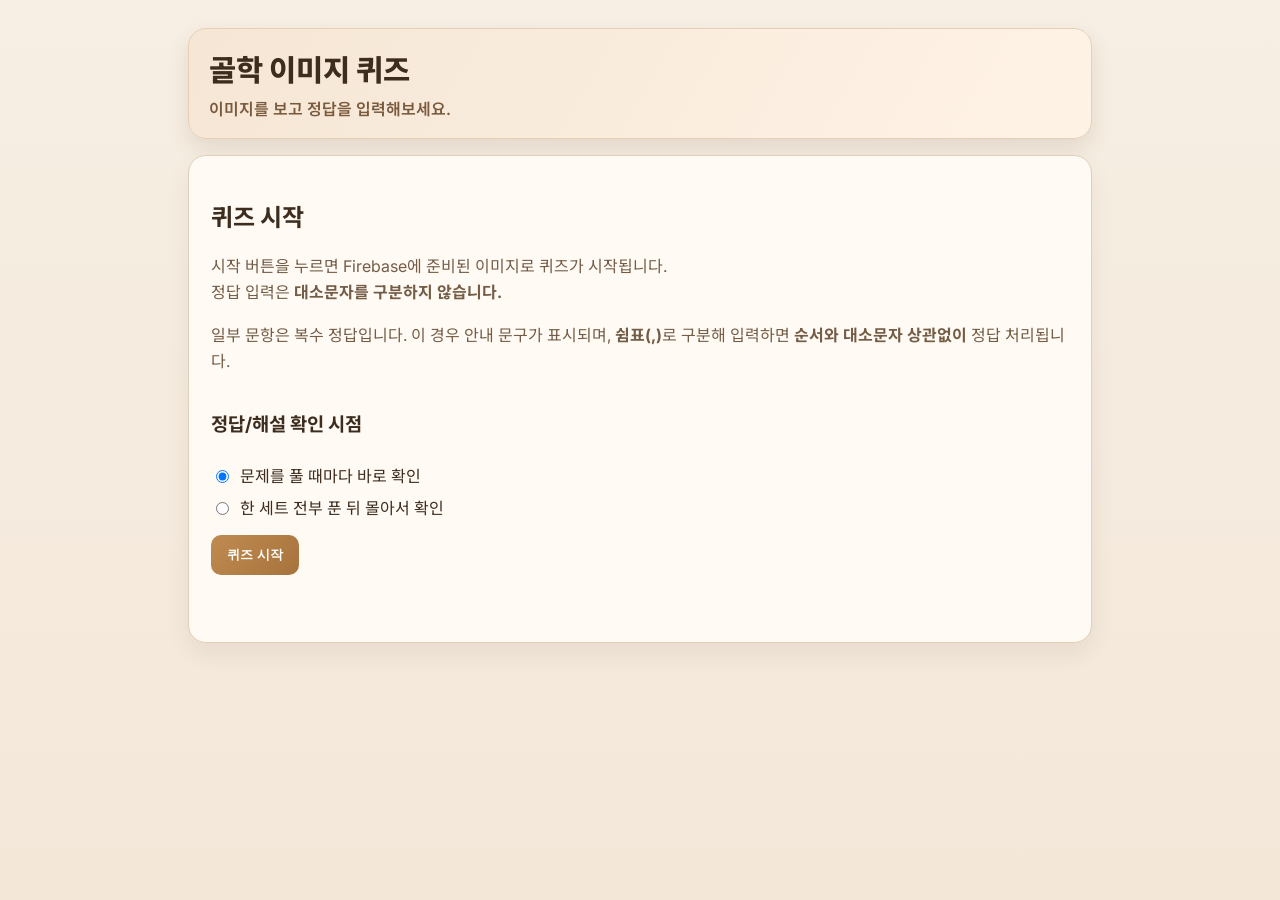
==== image-quiz.html @ 4610f2d0 "Add standalone webp image quiz page with dedicated styles" ====
<!DOCTYPE html>
<html lang="ko">
  <head>
    <meta charset="UTF-8" />
    <meta name="viewport" content="width=device-width, initial-scale=1.0" />
    <title>야미야마 - 골학 이미지 퀴즈</title>
    <link rel="icon" type="image/svg+xml" href="favicon.svg" />
    <link rel="preconnect" href="https://fonts.googleapis.com" />
    <link rel="preconnect" href="https://fonts.gstatic.com" crossorigin />
    <link
      href="https://fonts.googleapis.com/css2?family=Inter:wght@400;500;600;700;800&family=Noto+Sans+KR:wght@400;500;700;800&display=swap"
      rel="stylesheet"
    />
    <link rel="stylesheet" href="image-quiz.css" />
  </head>
  <body>
    <div class="app-shell">
      <header class="top-header">
        <div>
          <h1>골학 이미지 퀴즈</h1>
          <p>이미지를 보고 정답을 입력해보세요.</p>
        </div>
      </header>

      <main>
        <section id="setup-screen" class="card screen active">
          <h2>퀴즈 시작</h2>
          <p class="help-text">
            시작 버튼을 누르면 Firebase에 준비된 이미지로 퀴즈가 시작됩니다.
            <br />정답 입력은 <strong>대소문자를 구분하지 않습니다.</strong>
          </p>
          <p class="help-text">
            일부 문항은 복수 정답입니다. 이 경우 안내 문구가 표시되며,
            <strong>쉼표(,)</strong>로 구분해 입력하면
            <strong>순서와 대소문자 상관없이</strong> 정답 처리됩니다.
          </p>

          <div class="options">
            <h3>정답/해설 확인 시점</h3>
            <label>
              <input type="radio" name="review-mode" value="immediate" checked />
              문제를 풀 때마다 바로 확인
            </label>
            <label>
              <input type="radio" name="review-mode" value="end" />
              한 세트 전부 푼 뒤 몰아서 확인
            </label>
          </div>

          <div class="actions">
            <button id="start-btn" class="primary">퀴즈 시작</button>
          </div>
          <p id="setup-error" class="error"></p>
        </section>

        <section id="exam-screen" class="card screen" aria-live="polite">
          <div class="exam-header">
            <div>
              <h2>시험 진행</h2>
              <p id="progress-text"></p>
            </div>
            <div id="mode-badge" class="badge"></div>
          </div>

          <article class="question-box">
            <h3 id="question-title"></h3>
            <p id="question-text"></p>
            <div id="question-media" class="question-media"></div>
            <form id="answer-form">
              <div id="answer-area"></div>
            </form>
          </article>

          <div id="feedback-box" class="feedback hidden"></div>

          <div class="actions exam-actions" id="exam-actions">
            <button id="submit-btn" class="primary">제출</button>
            <button id="next-btn" class="primary hidden">다음 문제 →</button>
            <button id="finish-btn" class="primary hidden">결과 보기</button>
          </div>
        </section>

        <section id="result-screen" class="card screen" aria-live="polite">
          <h2>시험 결과</h2>
          <div id="result-summary" class="summary"></div>
          <div id="motivation" class="motivation"></div>
          <div id="result-list" class="result-list"></div>

          <div class="actions wrap">
            <button id="retry-wrong-btn" class="primary">틀린 문제만 다시 풀기</button>
            <button id="retry-all-btn" class="secondary">전체 문제 재테스트</button>
            <button id="go-home-btn" class="ghost">처음으로</button>
          </div>
        </section>
      </main>
    </div>

    <script src="image-quiz.js"></script>
  </body>
</html>
---- image-quiz.css ----
:root {
  --bg: #f7efe4;
  --bg-soft: #f2e6d8;
  --card: #fffaf3;
  --line: #e1cfba;
  --text: #3c2d1f;
  --muted: #735d47;
  --primary: #bf8b52;
  --primary-strong: #a7733c;
  --secondary-bg: #f4e7d7;
  --secondary-text: #72512f;
  --ok: #13693d;
  --bad: #9f1f43;
  --focus: #e1b984;
}

* { box-sizing: border-box; }
html, body { min-height: 100%; }
body {
  margin: 0;
  font-family: 'Inter', 'Noto Sans KR', sans-serif;
  background: linear-gradient(180deg, var(--bg) 0%, #f3e7d8 100%);
  color: var(--text);
}

.app-shell {
  max-width: 940px;
  margin: 0 auto;
  min-height: 100dvh;
  padding: 28px 18px 36px;
}

.top-header {
  background: linear-gradient(120deg, #f5e6d5, #fff3e6);
  border: 1px solid #e6cfb4;
  border-radius: 18px;
  padding: 18px 20px;
  margin-bottom: 16px;
  box-shadow: 0 10px 22px rgba(90, 60, 30, 0.12);
}

.top-header h1 { margin: 0; font-size: 1.85rem; font-weight: 800; }
.top-header p { margin: 6px 0 0; color: #7a5a3d; font-weight: 600; }

.card {
  background: var(--card);
  border: 1px solid var(--line);
  border-radius: 18px;
  padding: 22px;
  box-shadow: 0 10px 24px rgba(80, 50, 24, 0.08);
}
.screen { display: none; }
.screen.active { display: block; }

.help-text { margin-top: 0; color: var(--muted); line-height: 1.65; }

.options { margin-top: 16px; display: grid; gap: 8px; }
.options label { display: flex; gap: 8px; }

.exam-header { display: flex; justify-content: space-between; align-items: start; gap: 10px; }
.badge {
  border: 1px solid #decaaf;
  border-radius: 999px;
  padding: 6px 12px;
  background: #f7ebdc;
  color: #7b5732;
  font-weight: 700;
  font-size: 0.88rem;
}

.question-box { margin-top: 10px; border-top: 1px dashed #dcc5ab; padding-top: 14px; }
#question-title { margin: 0 0 10px; }
#question-text { margin: 0 0 12px; line-height: 1.7; }

.question-media { margin-bottom: 12px; }
.question-image {
  width: 100%;
  max-height: 380px;
  object-fit: contain;
  border: 1px solid var(--line);
  border-radius: 12px;
  background: #fff;
}
.question-guide {
  margin: 8px 2px 0;
  color: #7a5838;
  font-weight: 700;
}

.short-input {
  width: 100%;
  border: 1px solid var(--line);
  border-radius: 12px;
  padding: 12px;
  font-size: 1rem;
  background: #fff;
  color: var(--text);
}
.short-input:focus {
  outline: 2px solid var(--focus);
  border-color: #cc9c62;
}

.feedback {
  margin-top: 16px;
  border-radius: 12px;
  padding: 12px;
  border: 1px solid;
}
.feedback.correct { border-color: #88d2aa; background: #effcf5; color: var(--ok); }
.feedback.incorrect { border-color: #e8b8c7; background: #fff3f7; color: var(--bad); }
.feedback-title { margin-bottom: 8px; }
.feedback-row { margin-top: 8px; line-height: 1.65; }

.summary {
  background: #fff7ec;
  border: 1px solid var(--line);
  border-radius: 12px;
  padding: 12px;
}

.result-list { margin-top: 12px; display: grid; gap: 10px; }
.result-item {
  border: 1px solid var(--line);
  border-radius: 12px;
  padding: 14px;
  background: #fff;
  line-height: 1.65;
}
.result-item.incorrect { border-color: #e8c0cb; background: #fff6f8; }
.motivation { margin-top: 10px; font-weight: 700; color: #664428; }

.actions { display: flex; gap: 10px; margin-top: 16px; }
.actions.wrap { flex-wrap: wrap; }

button {
  border: none;
  border-radius: 10px;
  padding: 11px 16px;
  font-weight: 700;
  cursor: pointer;
}
button.primary { background: linear-gradient(135deg, var(--primary), var(--primary-strong)); color: #fff; }
button.secondary { background: var(--secondary-bg); color: var(--secondary-text); }
button.ghost { background: transparent; border: 1px solid #d8c1a6; color: #74583c; }

.exam-actions {
  position: sticky;
  bottom: 10px;
  z-index: 15;
  background: rgba(255, 250, 243, 0.98);
  border: 1px solid var(--line);
  border-radius: 14px;
  padding: 10px;
}
.exam-actions button { min-width: 140px; }

.error { color: var(--bad); margin-top: 10px; min-height: 1.2em; font-weight: 700; }
.hidden { display: none; }

@media (max-width: 700px) {
  .app-shell { padding: 12px; }
  .card { padding: 16px; }
  .actions { flex-wrap: wrap; }
  .actions button { flex: 1; min-height: 46px; }
}
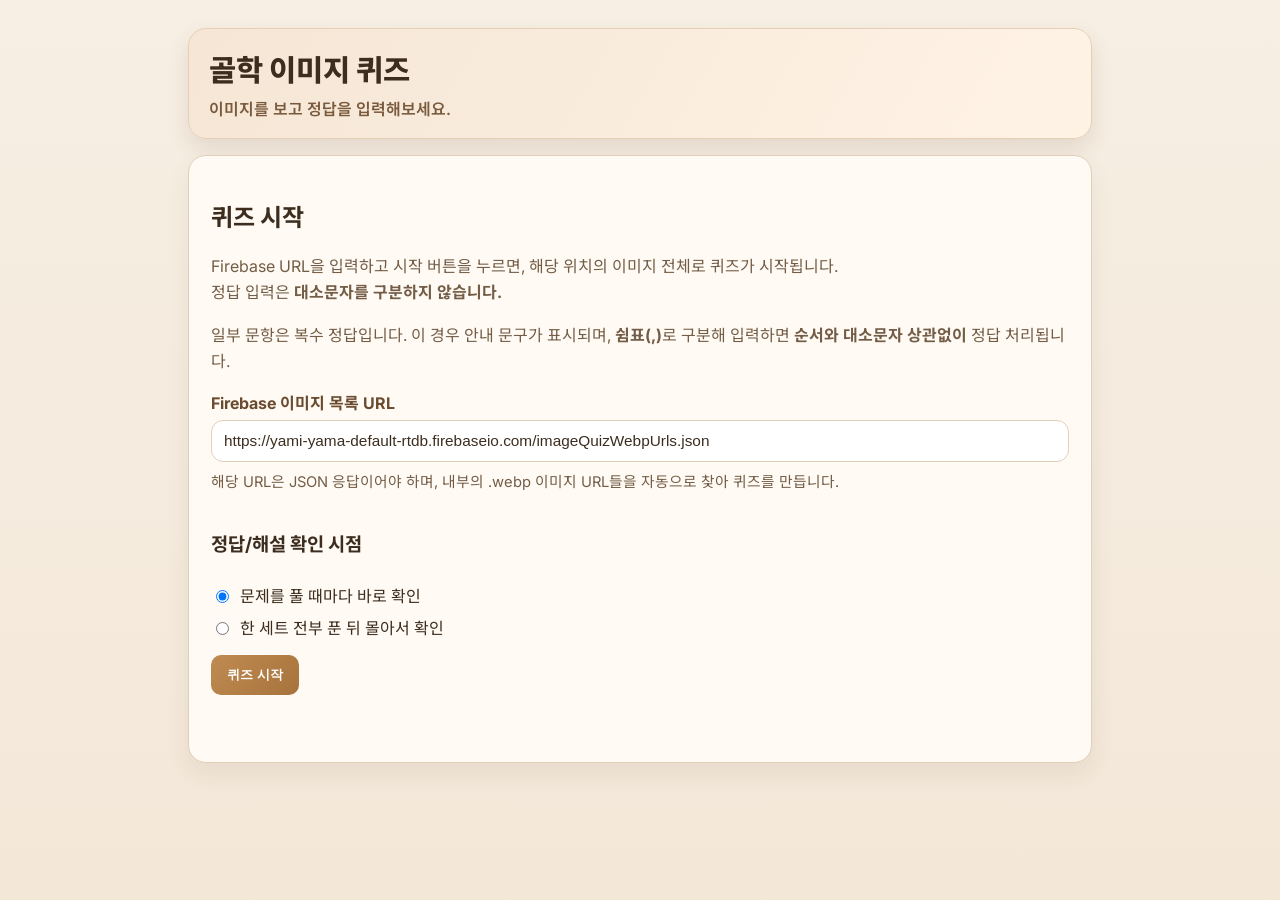
==== commit 9e3d54f8: "Update image quiz to load all webp URLs from user Firebase endpoint" ====
--- a/image-quiz.html
+++ b/image-quiz.html
@@ -26,7 +26,7 @@
         <section id="setup-screen" class="card screen active">
           <h2>퀴즈 시작</h2>
           <p class="help-text">
-            시작 버튼을 누르면 Firebase에 준비된 이미지로 퀴즈가 시작됩니다.
+            Firebase URL을 입력하고 시작 버튼을 누르면, 해당 위치의 이미지 전체로 퀴즈가 시작됩니다.
             <br />정답 입력은 <strong>대소문자를 구분하지 않습니다.</strong>
           </p>
           <p class="help-text">
@@ -34,6 +34,17 @@
             <strong>쉼표(,)</strong>로 구분해 입력하면
             <strong>순서와 대소문자 상관없이</strong> 정답 처리됩니다.
           </p>
+
+
+
+          <label class="field-label" for="firebase-url-input">Firebase 이미지 목록 URL</label>
+          <input
+            id="firebase-url-input"
+            class="firebase-url-input"
+            type="url"
+            placeholder="예: https://...firebaseio.com/imageQuizWebpUrls.json"
+          />
+          <p class="help-text compact">해당 URL은 JSON 응답이어야 하며, 내부의 .webp 이미지 URL들을 자동으로 찾아 퀴즈를 만듭니다.</p>
 
           <div class="options">
             <h3>정답/해설 확인 시점</h3>
--- a/image-quiz.css
+++ b/image-quiz.css
@@ -53,6 +53,35 @@
 .screen.active { display: block; }
 
 .help-text { margin-top: 0; color: var(--muted); line-height: 1.65; }
+
+
+.field-label {
+  display: block;
+  margin: 8px 0 6px;
+  font-weight: 700;
+  color: #6b4b2f;
+}
+
+.firebase-url-input {
+  width: 100%;
+  border: 1px solid var(--line);
+  border-radius: 12px;
+  padding: 11px 12px;
+  font-size: 0.96rem;
+  background: #fff;
+  color: var(--text);
+}
+
+.firebase-url-input:focus {
+  outline: 2px solid var(--focus);
+  border-color: #cc9c62;
+}
+
+.help-text.compact {
+  margin-top: 8px;
+  margin-bottom: 0;
+  font-size: 0.92rem;
+}
 
 .options { margin-top: 16px; display: grid; gap: 8px; }
 .options label { display: flex; gap: 8px; }
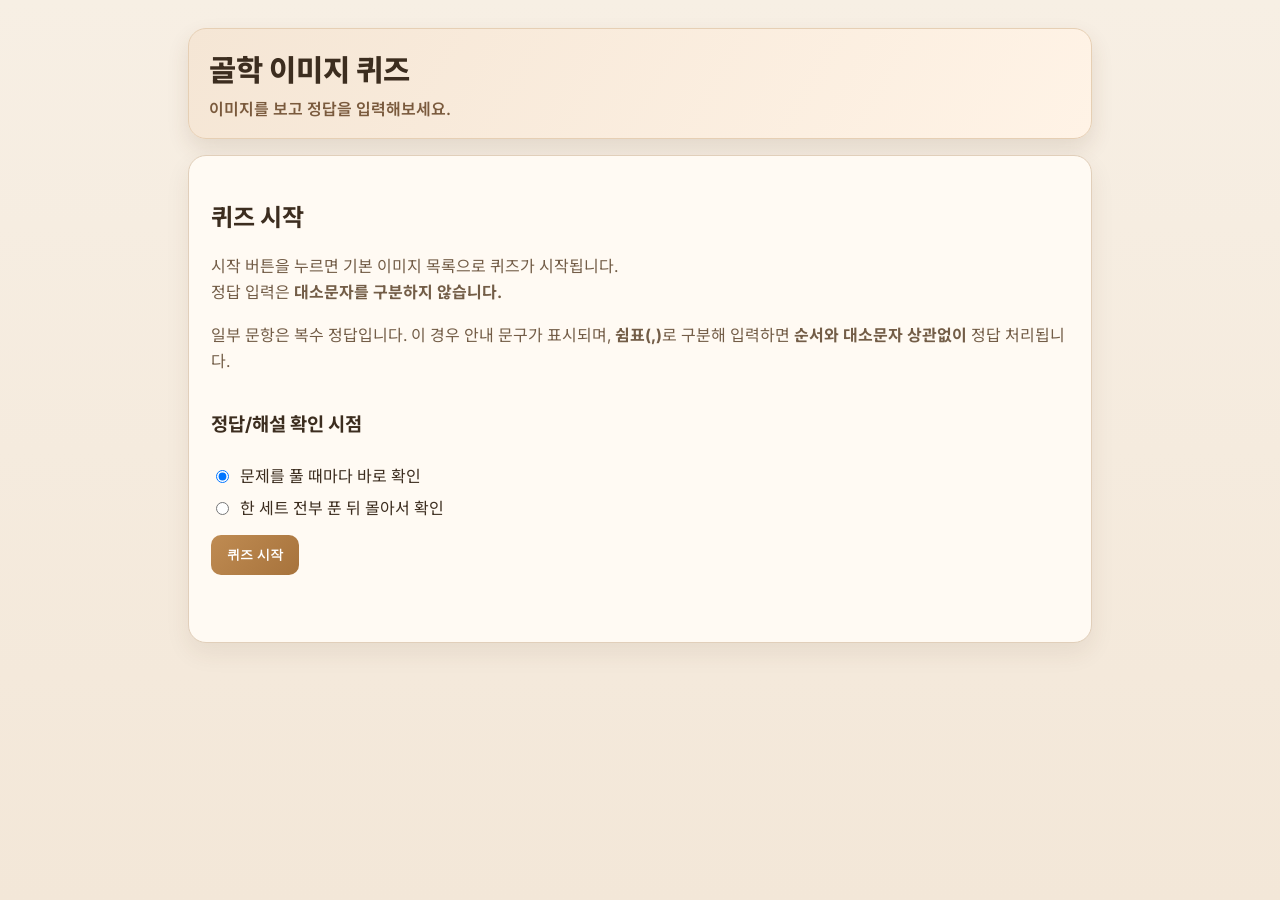
==== commit 4ccae0e3: "Default image quiz to storage list and simplify promptless UI" ====
--- a/image-quiz.html
+++ b/image-quiz.html
@@ -26,7 +26,7 @@
         <section id="setup-screen" class="card screen active">
           <h2>퀴즈 시작</h2>
           <p class="help-text">
-            Firebase URL을 입력하고 시작 버튼을 누르면, 해당 위치의 이미지 전체로 퀴즈가 시작됩니다.
+            시작 버튼을 누르면 기본 이미지 목록으로 퀴즈가 시작됩니다.
             <br />정답 입력은 <strong>대소문자를 구분하지 않습니다.</strong>
           </p>
           <p class="help-text">
@@ -34,17 +34,6 @@
             <strong>쉼표(,)</strong>로 구분해 입력하면
             <strong>순서와 대소문자 상관없이</strong> 정답 처리됩니다.
           </p>
-
-
-
-          <label class="field-label" for="firebase-url-input">Firebase 이미지 목록 URL</label>
-          <input
-            id="firebase-url-input"
-            class="firebase-url-input"
-            type="url"
-            placeholder="예: https://...firebaseio.com/imageQuizWebpUrls.json"
-          />
-          <p class="help-text compact">해당 URL은 JSON 응답이어야 하며, 내부의 .webp 이미지 URL들을 자동으로 찾아 퀴즈를 만듭니다.</p>
 
           <div class="options">
             <h3>정답/해설 확인 시점</h3>
@@ -75,7 +64,7 @@
 
           <article class="question-box">
             <h3 id="question-title"></h3>
-            <p id="question-text"></p>
+            
             <div id="question-media" class="question-media"></div>
             <form id="answer-form">
               <div id="answer-area"></div>
--- a/image-quiz.css
+++ b/image-quiz.css
@@ -55,33 +55,7 @@
 .help-text { margin-top: 0; color: var(--muted); line-height: 1.65; }
 
 
-.field-label {
-  display: block;
-  margin: 8px 0 6px;
-  font-weight: 700;
-  color: #6b4b2f;
-}
 
-.firebase-url-input {
-  width: 100%;
-  border: 1px solid var(--line);
-  border-radius: 12px;
-  padding: 11px 12px;
-  font-size: 0.96rem;
-  background: #fff;
-  color: var(--text);
-}
-
-.firebase-url-input:focus {
-  outline: 2px solid var(--focus);
-  border-color: #cc9c62;
-}
-
-.help-text.compact {
-  margin-top: 8px;
-  margin-bottom: 0;
-  font-size: 0.92rem;
-}
 
 .options { margin-top: 16px; display: grid; gap: 8px; }
 .options label { display: flex; gap: 8px; }
@@ -99,7 +73,6 @@
 
 .question-box { margin-top: 10px; border-top: 1px dashed #dcc5ab; padding-top: 14px; }
 #question-title { margin: 0 0 10px; }
-#question-text { margin: 0 0 12px; line-height: 1.7; }
 
 .question-media { margin-bottom: 12px; }
 .question-image {
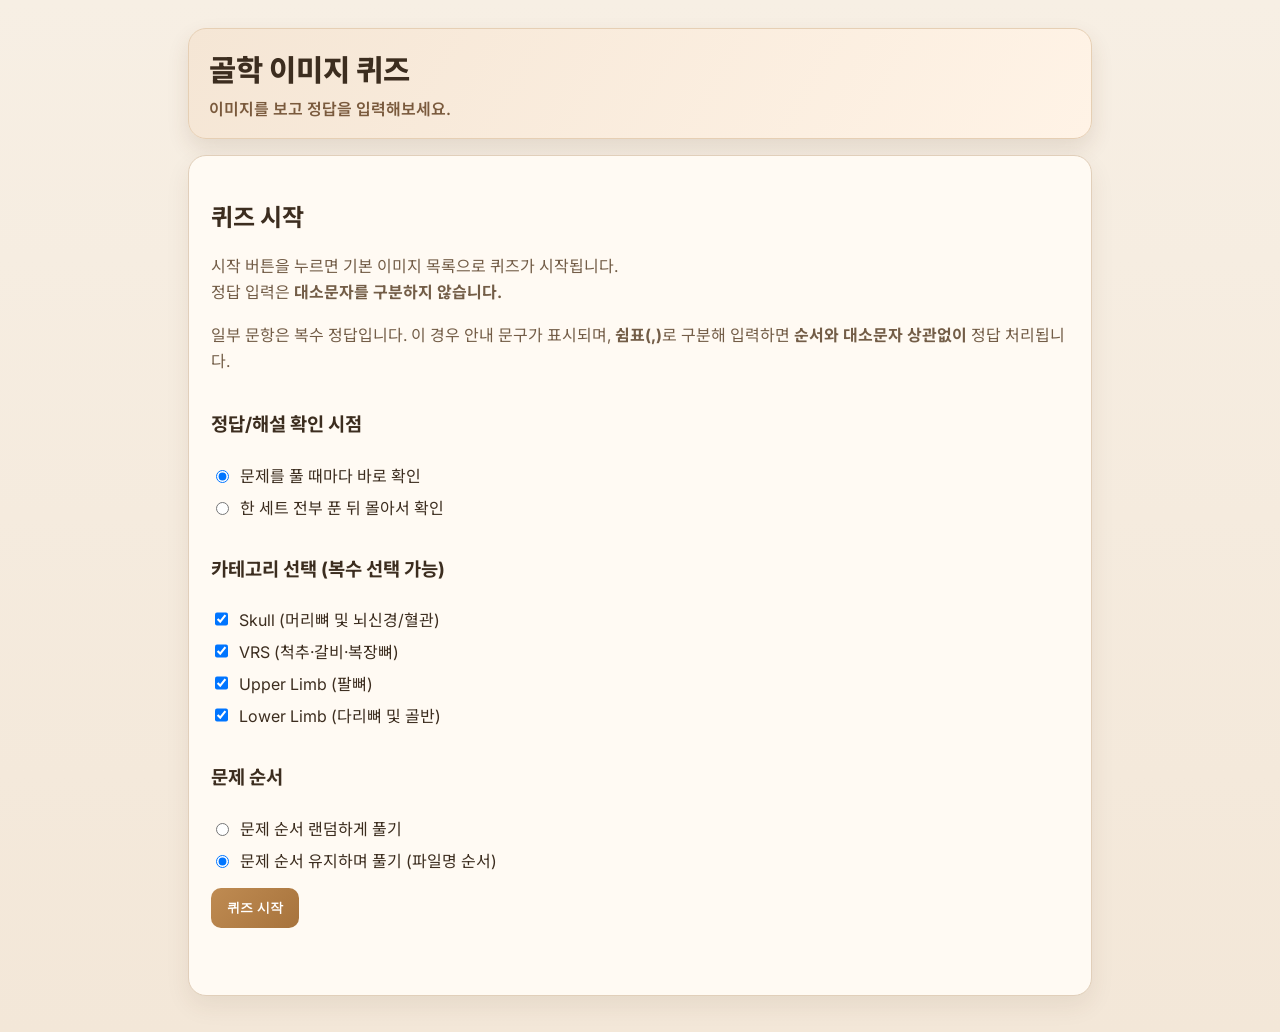
==== commit 5fef333d: "Add category and order options to image quiz setup" ====
--- a/image-quiz.html
+++ b/image-quiz.html
@@ -44,6 +44,26 @@
             <label>
               <input type="radio" name="review-mode" value="end" />
               한 세트 전부 푼 뒤 몰아서 확인
+            </label>
+          </div>
+
+          <div class="options">
+            <h3>카테고리 선택 (복수 선택 가능)</h3>
+            <label><input type="checkbox" name="category" value="skull" checked /> Skull (머리뼈 및 뇌신경/혈관)</label>
+            <label><input type="checkbox" name="category" value="vrs" checked /> VRS (척추·갈비·복장뼈)</label>
+            <label><input type="checkbox" name="category" value="upperLimb" checked /> Upper Limb (팔뼈)</label>
+            <label><input type="checkbox" name="category" value="lowerLimb" checked /> Lower Limb (다리뼈 및 골반)</label>
+          </div>
+
+          <div class="options">
+            <h3>문제 순서</h3>
+            <label>
+              <input type="radio" name="order-mode" value="random" />
+              문제 순서 랜덤하게 풀기
+            </label>
+            <label>
+              <input type="radio" name="order-mode" value="ordered" checked />
+              문제 순서 유지하며 풀기 (파일명 순서)
             </label>
           </div>
 
